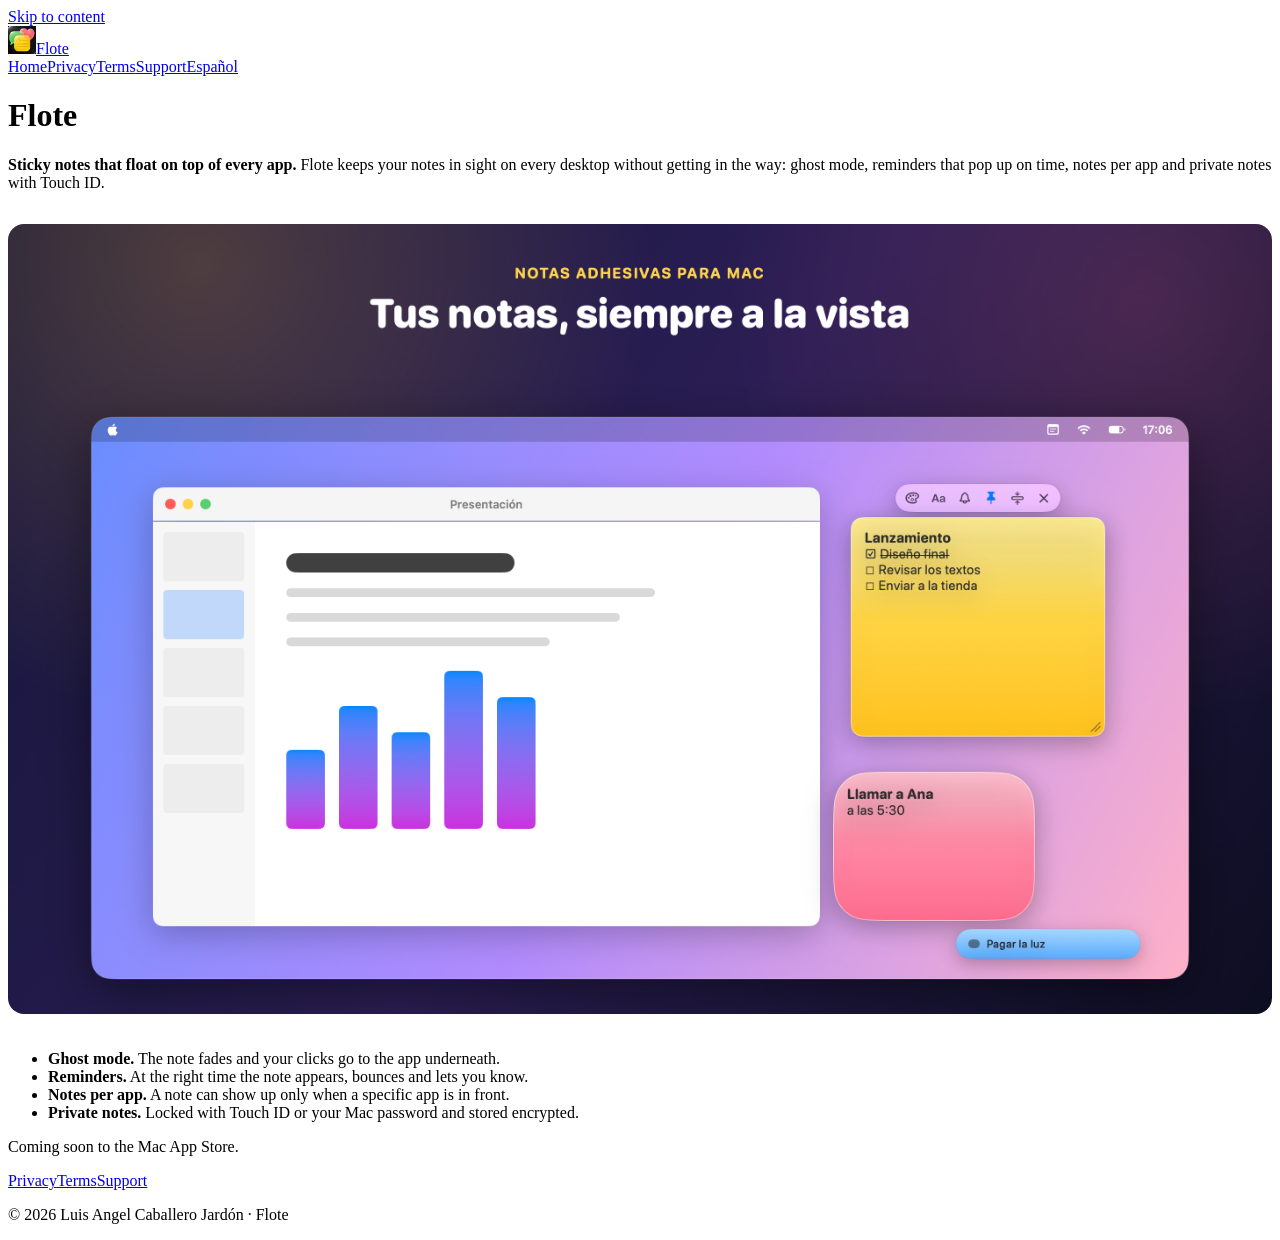
==== index.html @ 092fc321 "Web de Flote: inicio, privacidad, términos y soporte (EN/ES) Co-Authored-By: Claude Opus 5.5 <norepl" ====
<!DOCTYPE html>
<html lang="en">
<head>
  <meta charset="utf-8">
  <meta name="viewport" content="width=device-width, initial-scale=1, viewport-fit=cover">
  <meta name="color-scheme" content="light dark">
  <title>Sticky notes that float on top of every app. · Flote</title>
  <meta name="description" content="Sticky notes that float on top of every app.">
  <link rel="canonical" href="https://llcaballeroll.github.io/Flote_web/index.html">
  <link rel="alternate" hreflang="en" href="https://llcaballeroll.github.io/Flote_web/index.html">
  <link rel="alternate" hreflang="es" href="https://llcaballeroll.github.io/Flote_web/es/index.html">
  <link rel="icon" type="image/png" sizes="32x32" href="assets/img/icon-32.png">
  <link rel="apple-touch-icon" href="assets/img/icon-180.png">
  <link rel="stylesheet" href="css/styles.css">
</head>
<body>
  <a class="skip-link" href="#main">Skip to content</a>
  <header class="nav"><nav class="wrap nav-inner" aria-label="Main">
    <a class="brand" href="index.html"><img src="assets/img/icon-180.png" alt="" width="28" height="28">Flote</a>
    <div class="nav-links"><a href="index.html" aria-current="page">Home</a><a href="privacy.html">Privacy</a><a href="terms.html">Terms</a><a href="support.html">Support</a><a href="es/index.html" hreflang="es" lang="es">Español</a></div>
  </nav></header>
  <main id="main" class="doc"><div class="wrap">
<h1>Flote</h1><p class="lead" style="margin-left:0"><strong>Sticky notes that float on top of every app.</strong> Flote keeps your notes in sight on every desktop without getting in the way: ghost mode, reminders that pop up on time, notes per app and private notes with Touch ID.</p>
<img src="assets/img/shot-es.png" alt="" style="width:100%;border-radius:16px;margin:16px 0">
<ul><li><strong>Ghost mode.</strong> The note fades and your clicks go to the app underneath.</li><li><strong>Reminders.</strong> At the right time the note appears, bounces and lets you know.</li><li><strong>Notes per app.</strong> A note can show up only when a specific app is in front.</li><li><strong>Private notes.</strong> Locked with Touch ID or your Mac password and stored encrypted.</li></ul><p>Coming soon to the Mac App Store.</p>
  </div></main>
  <footer class="footer"><div class="wrap">
    <div class="footer-links"><a href="privacy.html">Privacy</a><a href="terms.html">Terms</a><a href="support.html">Support</a></div>
    <p>© 2026 Luis Angel Caballero Jardón · Flote</p>
  </div></footer>
</body>
</html>
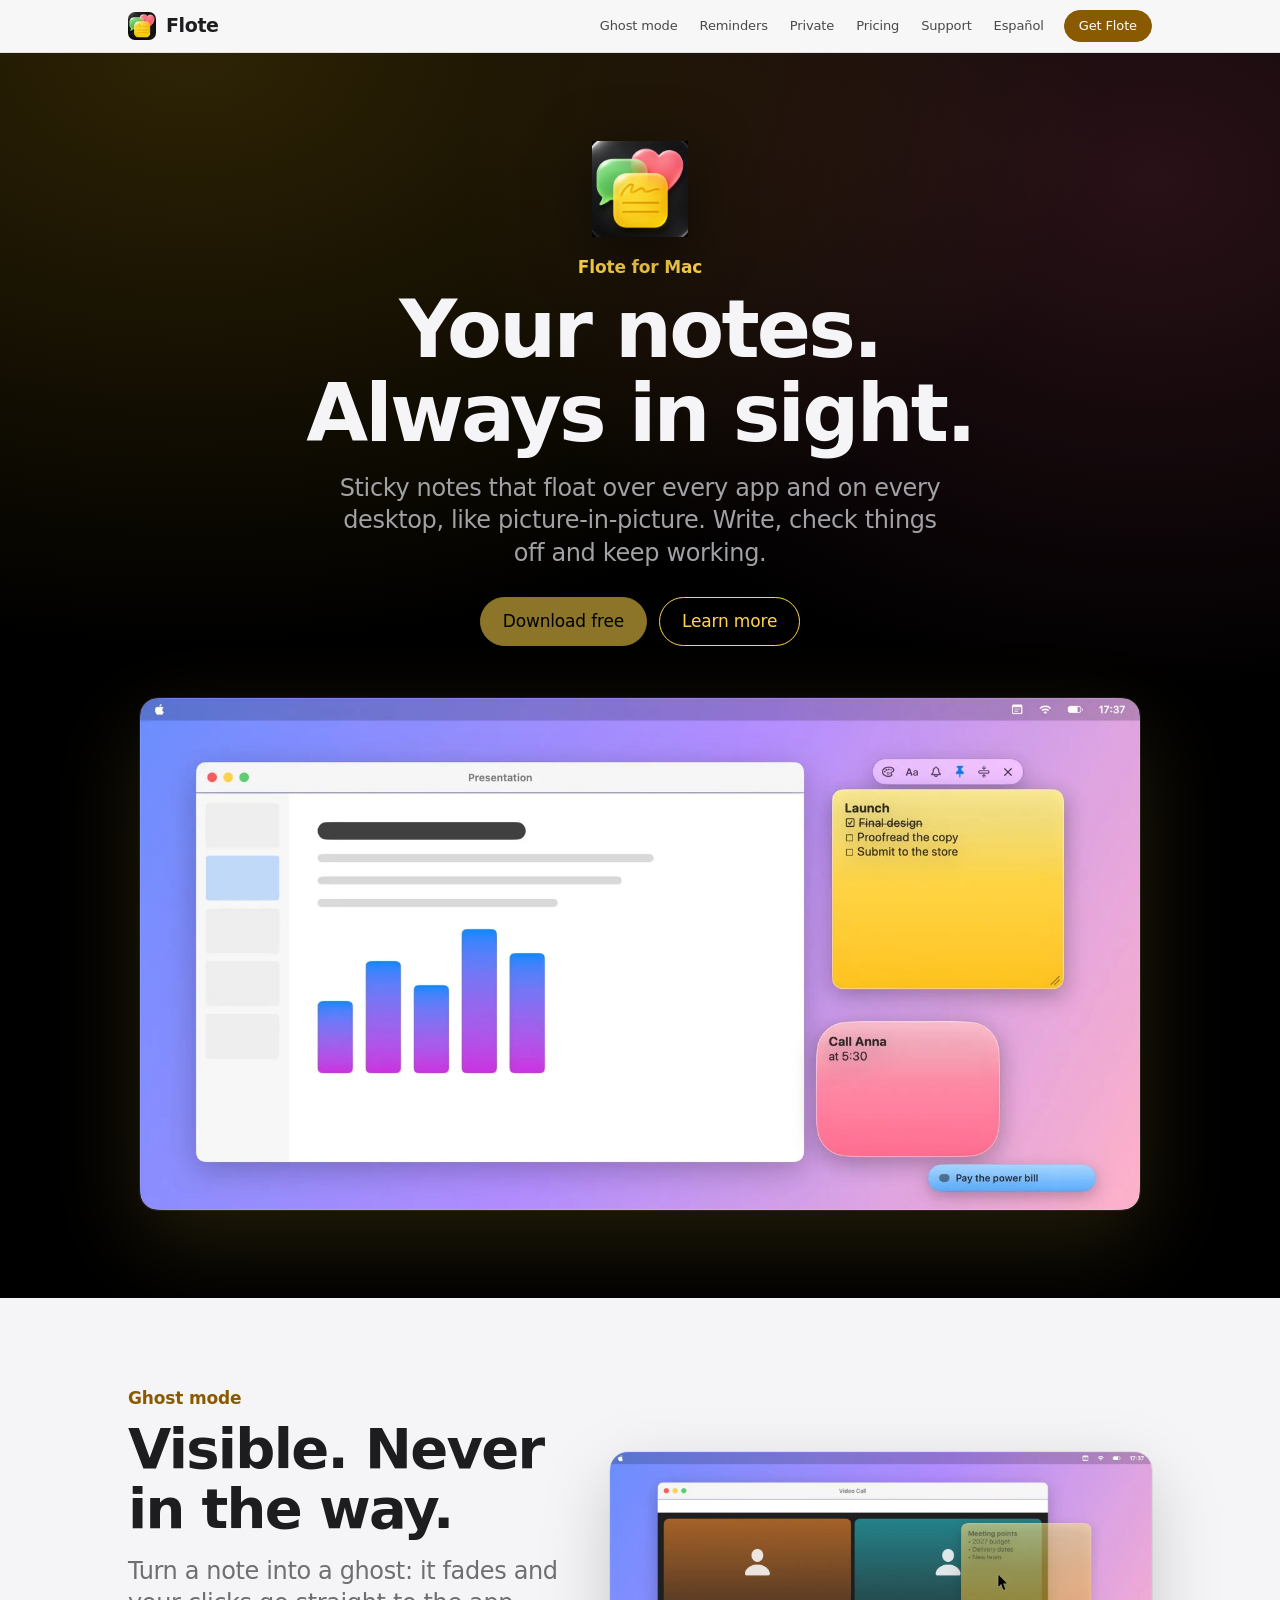
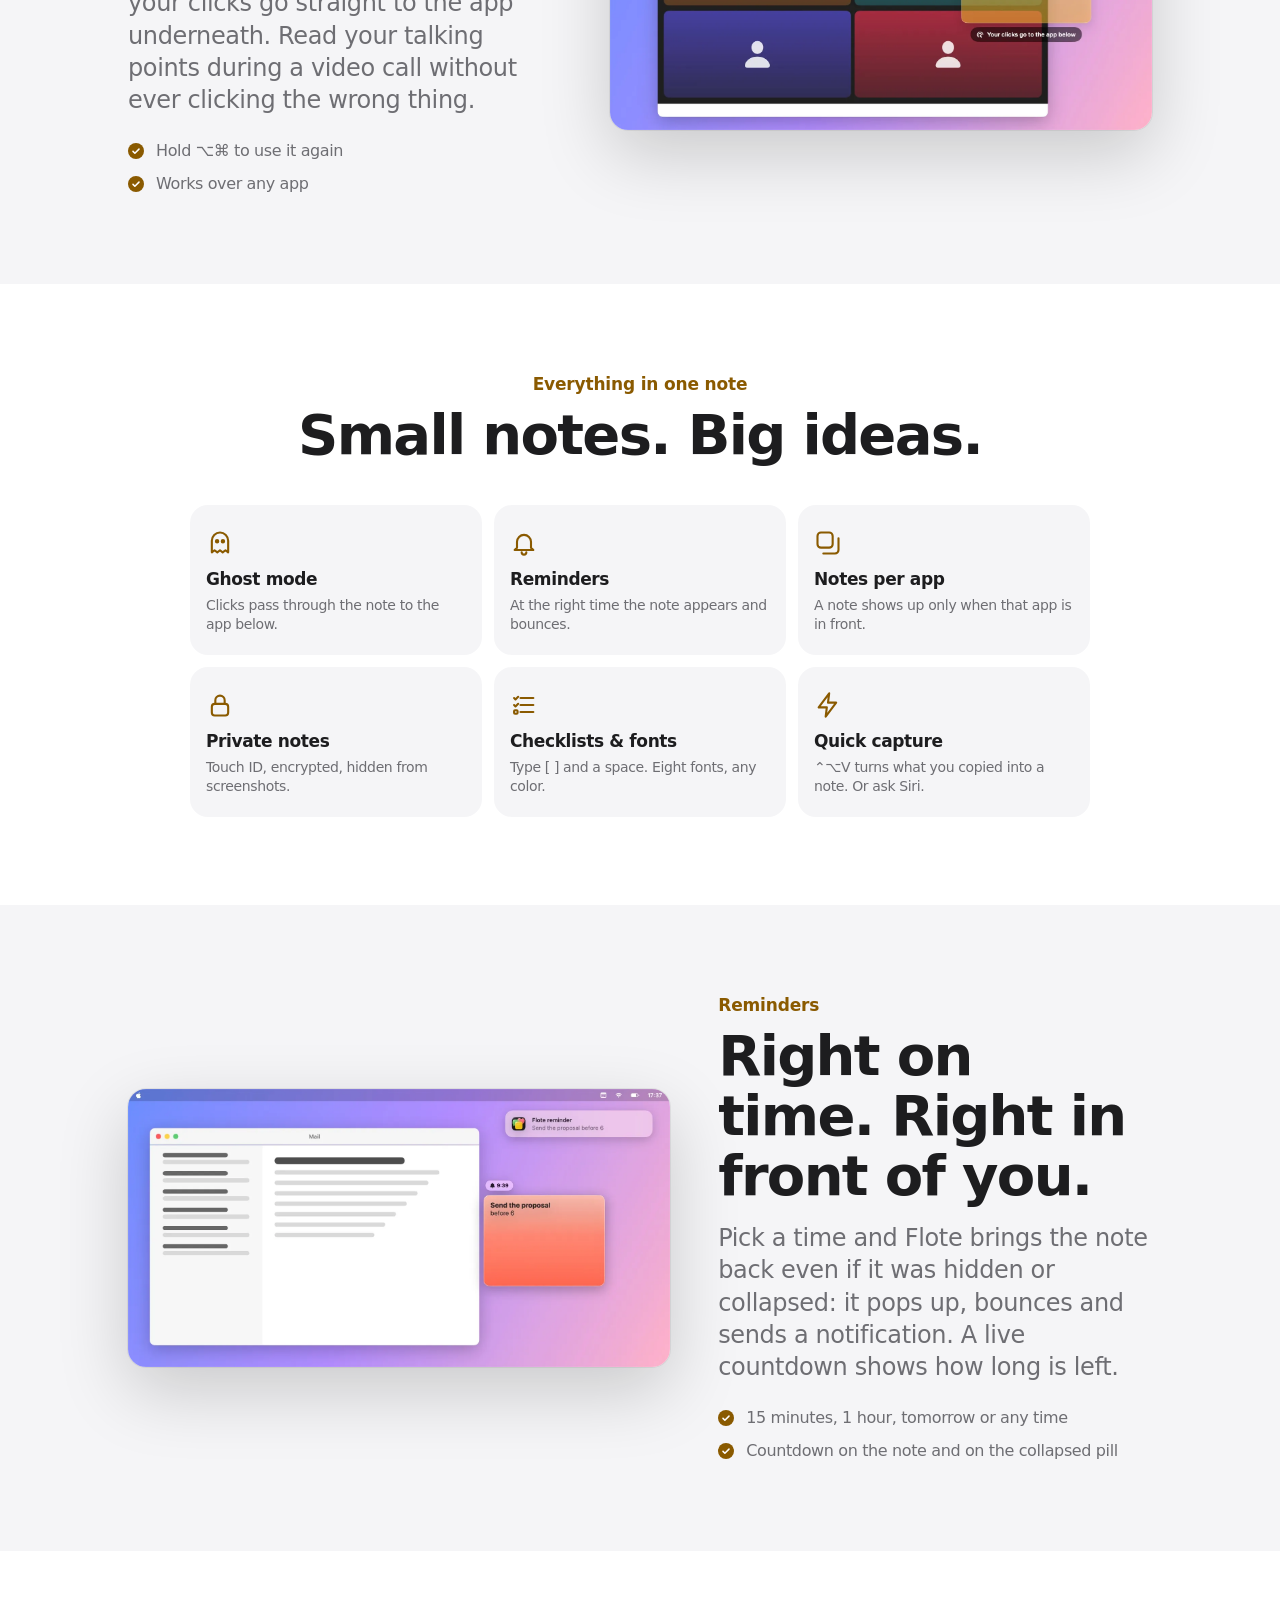
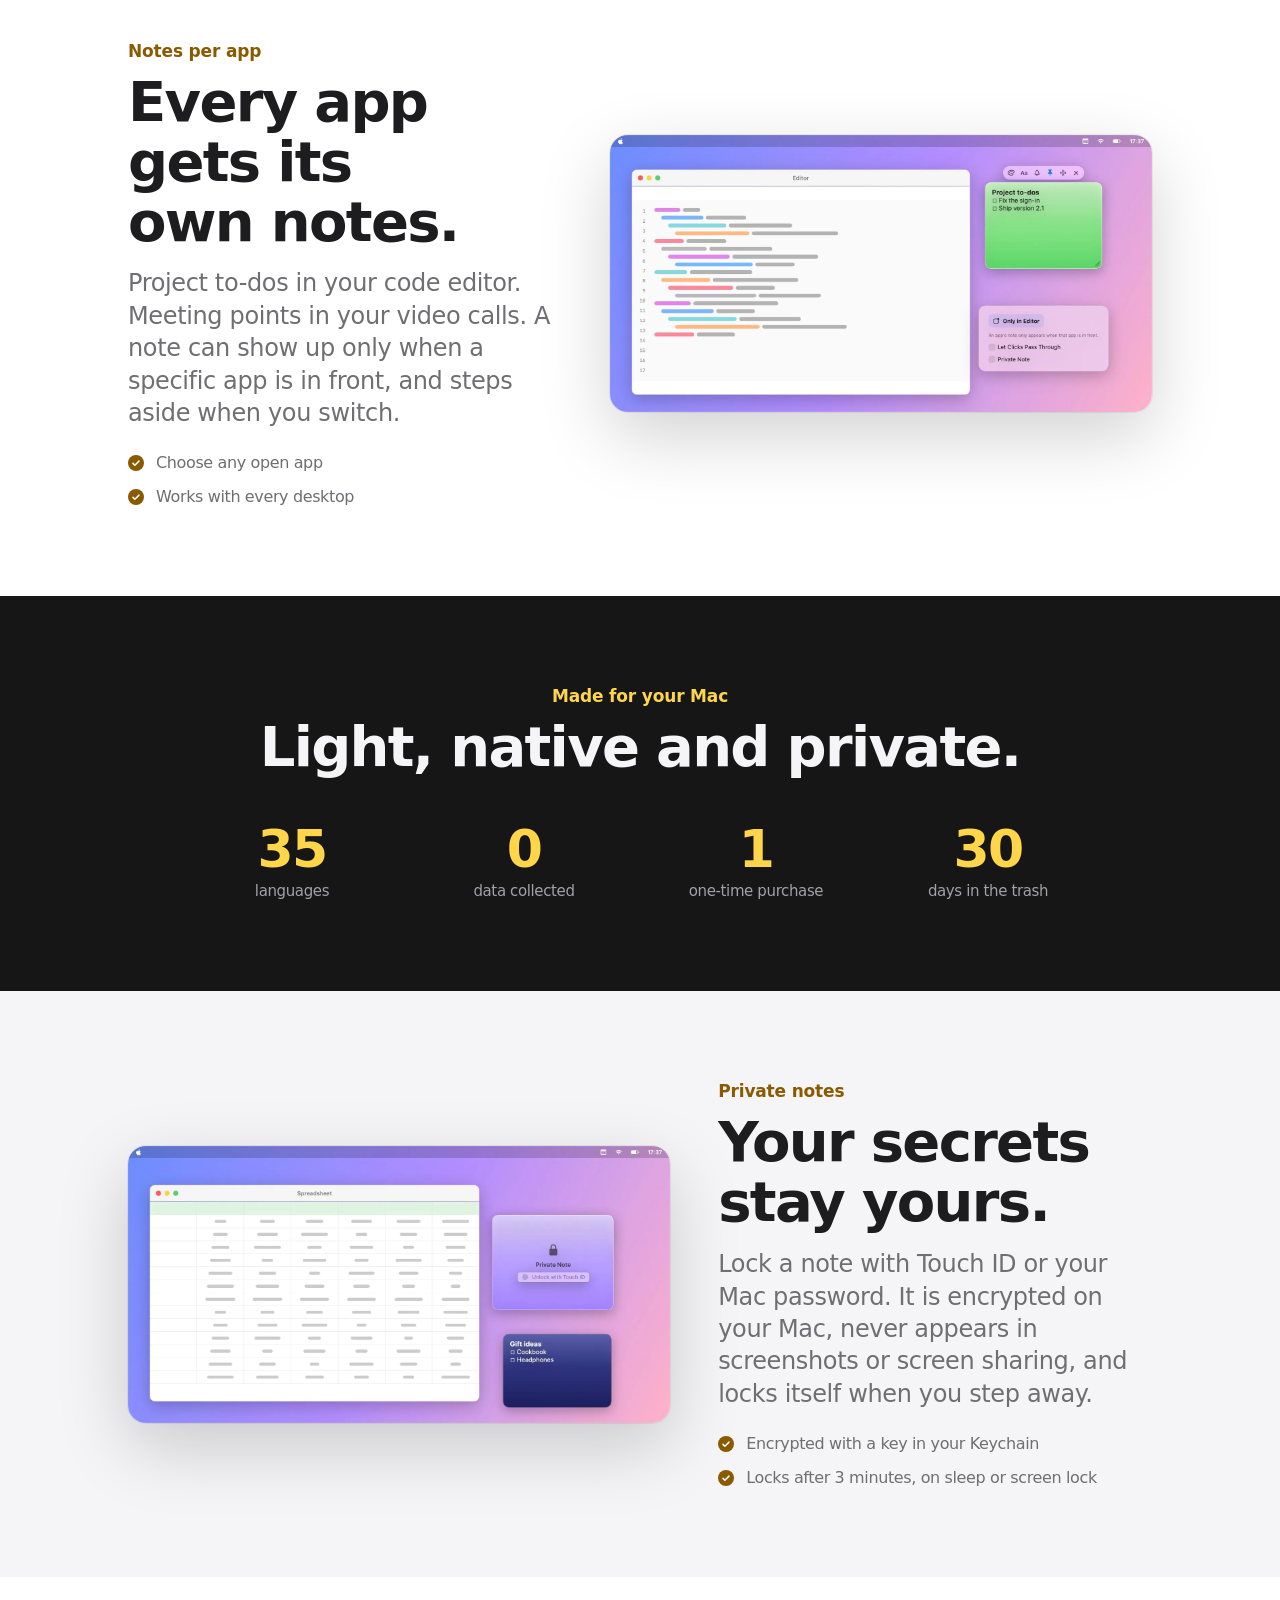
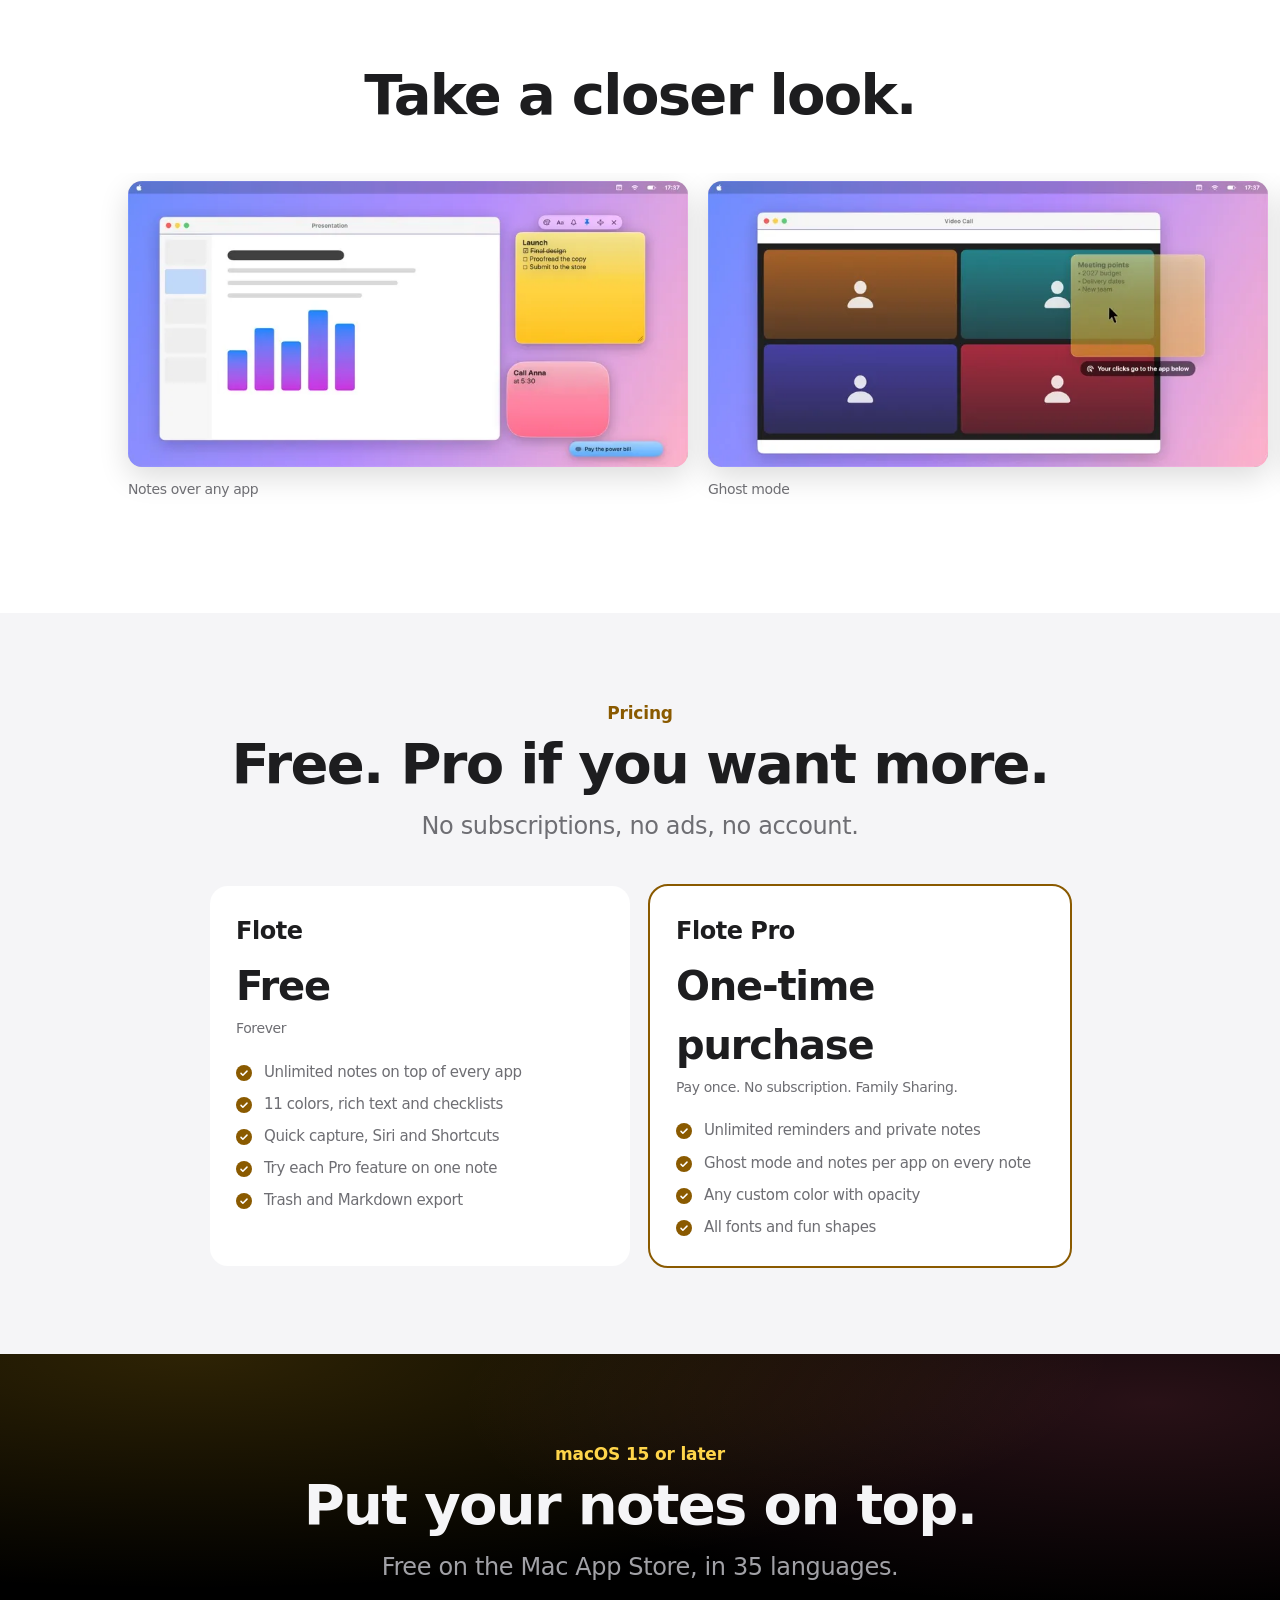
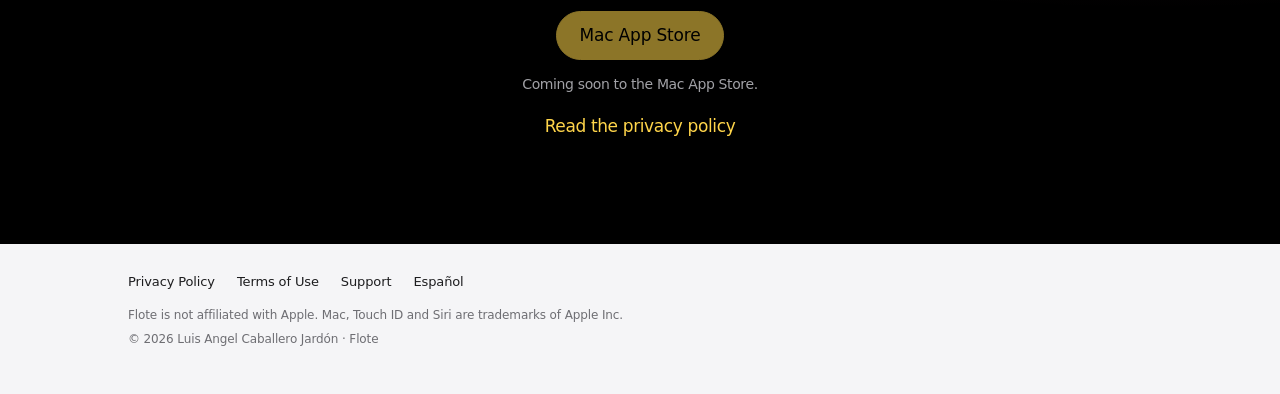
==== commit 58f0084c: "Portada nueva estilo apple.com: secciones, capturas, galería y precios (EN/ES) Co-Authored-By: Claud" ====
--- a/index.html
+++ b/index.html
@@ -4,29 +4,88 @@
   <meta charset="utf-8">
   <meta name="viewport" content="width=device-width, initial-scale=1, viewport-fit=cover">
   <meta name="color-scheme" content="light dark">
-  <title>Sticky notes that float on top of every app. · Flote</title>
-  <meta name="description" content="Sticky notes that float on top of every app.">
-  <link rel="canonical" href="https://llcaballeroll.github.io/Flote_web/index.html">
-  <link rel="alternate" hreflang="en" href="https://llcaballeroll.github.io/Flote_web/index.html">
-  <link rel="alternate" hreflang="es" href="https://llcaballeroll.github.io/Flote_web/es/index.html">
+  <title>Flote · Sticky notes that float on top of every app</title>
+  <meta name="description" content="Sticky notes for Mac that float over every app and desktop: ghost mode, reminders that pop up, notes per app and private notes with Touch ID. Free, with an optional one-time Pro.">
+  <meta name="theme-color" content="#f5f5f7" media="(prefers-color-scheme: light)">
+  <meta name="theme-color" content="#000000" media="(prefers-color-scheme: dark)">
+  <link rel="canonical" href="https://llcaballeroll.github.io/Flote_web/">
+  <link rel="alternate" hreflang="en" href="https://llcaballeroll.github.io/Flote_web/">
+  <link rel="alternate" hreflang="es" href="https://llcaballeroll.github.io/Flote_web/es/">
+  <link rel="alternate" hreflang="x-default" href="https://llcaballeroll.github.io/Flote_web/">
+  <meta property="og:type" content="website">
+  <meta property="og:site_name" content="Flote">
+  <meta property="og:title" content="Flote · Sticky notes that float on top of every app">
+  <meta property="og:description" content="Sticky notes for Mac that float over every app and desktop: ghost mode, reminders that pop up, notes per app and private notes with Touch ID. Free, with an optional one-time Pro.">
+  <meta property="og:url" content="https://llcaballeroll.github.io/Flote_web/">
+  <meta property="og:image" content="https://llcaballeroll.github.io/Flote_web/assets/img/og-image.jpg">
+  <meta property="og:image:width" content="1200">
+  <meta property="og:image:height" content="630">
+  <meta name="twitter:card" content="summary_large_image">
   <link rel="icon" type="image/png" sizes="32x32" href="assets/img/icon-32.png">
+  <link rel="icon" type="image/png" sizes="192x192" href="assets/img/icon-192.png">
   <link rel="apple-touch-icon" href="assets/img/icon-180.png">
   <link rel="stylesheet" href="css/styles.css">
+  <link rel="preload" as="image" href="assets/img/shots/en-1-1600.webp" fetchpriority="high">
+  <script type="application/ld+json">{"@context":"https://schema.org","@type":"SoftwareApplication","name":"Flote","operatingSystem":"macOS 15+","applicationCategory":"ProductivityApplication","offers":{"@type":"Offer","price":"0","priceCurrency":"USD"},"author":{"@type":"Person","name":"Luis Angel Caballero Jardón"},"image":"https://llcaballeroll.github.io/Flote_web/assets/img/icon-512.png"}</script>
+  <script>document.documentElement.classList.add('js');</script>
 </head>
 <body>
   <a class="skip-link" href="#main">Skip to content</a>
   <header class="nav"><nav class="wrap nav-inner" aria-label="Main">
-    <a class="brand" href="index.html"><img src="assets/img/icon-180.png" alt="" width="28" height="28">Flote</a>
-    <div class="nav-links"><a href="index.html" aria-current="page">Home</a><a href="privacy.html">Privacy</a><a href="terms.html">Terms</a><a href="support.html">Support</a><a href="es/index.html" hreflang="es" lang="es">Español</a></div>
+    <a class="brand" href="./"><img src="assets/img/icon-180.png" alt="" width="28" height="28">Flote</a>
+    <div class="nav-links"><a href="#ghost">Ghost mode</a><a href="#reminders">Reminders</a><a href="#private">Private</a><a href="#pricing">Pricing</a><a href="support.html">Support</a><a href="es/" hreflang="es" lang="es">Español</a></div>
+    <a class="btn" href="#get">Get Flote</a>
   </nav></header>
-  <main id="main" class="doc"><div class="wrap">
-<h1>Flote</h1><p class="lead" style="margin-left:0"><strong>Sticky notes that float on top of every app.</strong> Flote keeps your notes in sight on every desktop without getting in the way: ghost mode, reminders that pop up on time, notes per app and private notes with Touch ID.</p>
-<img src="assets/img/shot-es.png" alt="" style="width:100%;border-radius:16px;margin:16px 0">
-<ul><li><strong>Ghost mode.</strong> The note fades and your clicks go to the app underneath.</li><li><strong>Reminders.</strong> At the right time the note appears, bounces and lets you know.</li><li><strong>Notes per app.</strong> A note can show up only when a specific app is in front.</li><li><strong>Private notes.</strong> Locked with Touch ID or your Mac password and stored encrypted.</li></ul><p>Coming soon to the Mac App Store.</p>
-  </div></main>
+  <main id="main">
+    <section class="tile dark hero" aria-labelledby="hero-t"><div class="wrap">
+      <img class="hero-icon reveal" src="assets/img/icon-512.png" alt="" width="96" height="96">
+      <p class="eyebrow">Flote for Mac</p>
+      <h1 id="hero-t" class="display reveal">Your notes.<br>Always in sight.</h1>
+      <p class="lead reveal">Sticky notes that float over every app and on every desktop, like picture-in-picture. Write, check things off and keep working.</p>
+      <div class="btn-row reveal"><a class="btn" data-store="mac" href="#get">Download free</a><a class="btn ghost" href="#features">Learn more</a></div>
+    </div><div class="stage mac reveal"><img class="shot" src="assets/img/shots/en-1-1600.webp" srcset="assets/img/shots/en-1-800.webp 800w, assets/img/shots/en-1-1600.webp 1600w" sizes="(max-width: 820px) 92vw, 1000px" alt="Your notes. Always in sight." width="1600" height="819" fetchpriority="high"></div></section>
+
+    <section id="ghost" class="tile alt" aria-labelledby="ghost-t"><div class="wrap split">
+<div class="copy reveal"><p class="eyebrow">Ghost mode</p><h2 id="ghost-t" class="headline">Visible. Never in the way.</h2><p class="lead">Turn a note into a ghost: it fades and your clicks go straight to the app underneath. Read your talking points during a video call without ever clicking the wrong thing.</p><ul class="checks"><li>Hold ⌥⌘ to use it again</li><li>Works over any app</li></ul></div>
+<div class="reveal"><img class="shot" src="assets/img/shots/en-2-1600.webp" srcset="assets/img/shots/en-2-800.webp 800w, assets/img/shots/en-2-1600.webp 1600w" sizes="(max-width: 820px) 92vw, 1000px" alt="Visible. Never in the way." width="1600" height="819" loading="lazy"></div></div></section>
+
+    <section id="features" class="tile" aria-labelledby="feat-t"><div class="wrap pad-b">
+      <p class="eyebrow">Everything in one note</p><h2 id="feat-t" class="headline reveal">Small notes. Big ideas.</h2>
+      <ul class="uses reveal"><li><span class="ico"><svg viewBox="0 0 24 24" aria-hidden="true"><path d="M12 3a7 7 0 0 0-7 7v10l2.3-1.8L9.7 20 12 18.2 14.3 20l2.4-1.8L19 20V10a7 7 0 0 0-7-7z"/><circle cx="9.5" cy="10.5" r="1"/><circle cx="14.5" cy="10.5" r="1"/></svg></span><strong>Ghost mode</strong><span>Clicks pass through the note to the app below.</span></li><li><span class="ico"><svg viewBox="0 0 24 24" aria-hidden="true"><path d="M6 16V11a6 6 0 1 1 12 0v5l2 2H4z"/><path d="M10 20a2 2 0 0 0 4 0"/></svg></span><strong>Reminders</strong><span>At the right time the note appears and bounces.</span></li><li><span class="ico"><svg viewBox="0 0 24 24" aria-hidden="true"><rect x="3" y="3" width="13" height="13" rx="3"/><path d="M8 21h10a3 3 0 0 0 3-3V8"/></svg></span><strong>Notes per app</strong><span>A note shows up only when that app is in front.</span></li><li><span class="ico"><svg viewBox="0 0 24 24" aria-hidden="true"><rect x="5" y="11" width="14" height="10" rx="2.5"/><path d="M8 11V8a4 4 0 0 1 8 0v3"/></svg></span><strong>Private notes</strong><span>Touch ID, encrypted, hidden from screenshots.</span></li><li><span class="ico"><svg viewBox="0 0 24 24" aria-hidden="true"><path d="M9 6h11M9 12h11M9 18h11"/><path d="m3.5 6 1.2 1.2L7 5M3.5 12l1.2 1.2L7 11"/><rect x="3.5" y="16.5" width="3" height="3" rx=".8"/></svg></span><strong>Checklists & fonts</strong><span>Type [ ] and a space. Eight fonts, any color.</span></li><li><span class="ico"><svg viewBox="0 0 24 24" aria-hidden="true"><path d="M13 2 4 14h7l-1 8 9-12h-7z"/></svg></span><strong>Quick capture</strong><span>⌃⌥V turns what you copied into a note. Or ask Siri.</span></li></ul></div><div style="height:88px"></div></section>
+
+    <section id="reminders" class="tile alt" aria-labelledby="reminders-t"><div class="wrap split flip">
+<div class="copy reveal"><p class="eyebrow">Reminders</p><h2 id="reminders-t" class="headline">Right on time. Right in front of you.</h2><p class="lead">Pick a time and Flote brings the note back even if it was hidden or collapsed: it pops up, bounces and sends a notification. A live countdown shows how long is left.</p><ul class="checks"><li>15 minutes, 1 hour, tomorrow or any time</li><li>Countdown on the note and on the collapsed pill</li></ul></div>
+<div class="reveal"><img class="shot" src="assets/img/shots/en-3-1600.webp" srcset="assets/img/shots/en-3-800.webp 800w, assets/img/shots/en-3-1600.webp 1600w" sizes="(max-width: 820px) 92vw, 1000px" alt="Right on time. Right in front of you." width="1600" height="819" loading="lazy"></div></div></section>
+    <section id="perapp" class="tile" aria-labelledby="perapp-t"><div class="wrap split">
+<div class="copy reveal"><p class="eyebrow">Notes per app</p><h2 id="perapp-t" class="headline">Every app gets its own notes.</h2><p class="lead">Project to-dos in your code editor. Meeting points in your video calls. A note can show up only when a specific app is in front, and steps aside when you switch.</p><ul class="checks"><li>Choose any open app</li><li>Works with every desktop</li></ul></div>
+<div class="reveal"><img class="shot" src="assets/img/shots/en-4-1600.webp" srcset="assets/img/shots/en-4-800.webp 800w, assets/img/shots/en-4-1600.webp 1600w" sizes="(max-width: 820px) 92vw, 1000px" alt="Every app gets its own notes." width="1600" height="819" loading="lazy"></div></div></section>
+
+    <section class="tile dark tile-2" aria-labelledby="facts-t"><div class="wrap pad-b">
+      <p class="eyebrow">Made for your Mac</p><h2 id="facts-t" class="headline reveal">Light, native and private.</h2>
+      <div class="facts reveal"><div><b>35</b><span>languages</span></div><div><b>0</b><span>data collected</span></div><div><b>1</b><span>one-time purchase</span></div><div><b>30</b><span>days in the trash</span></div></div></div><div style="height:88px"></div></section>
+
+    <section id="private" class="tile alt" aria-labelledby="private-t"><div class="wrap split flip">
+<div class="copy reveal"><p class="eyebrow">Private notes</p><h2 id="private-t" class="headline">Your secrets stay yours.</h2><p class="lead">Lock a note with Touch ID or your Mac password. It is encrypted on your Mac, never appears in screenshots or screen sharing, and locks itself when you step away.</p><ul class="checks"><li>Encrypted with a key in your Keychain</li><li>Locks after 3 minutes, on sleep or screen lock</li></ul></div>
+<div class="reveal"><img class="shot" src="assets/img/shots/en-5-1600.webp" srcset="assets/img/shots/en-5-800.webp 800w, assets/img/shots/en-5-1600.webp 1600w" sizes="(max-width: 820px) 92vw, 1000px" alt="Your secrets stay yours." width="1600" height="819" loading="lazy"></div></div></section>
+
+    <section class="tile" aria-labelledby="gal-t"><div class="wrap"><h2 id="gal-t" class="headline">Take a closer look.</h2></div>
+      <div class="gallery"><div class="gallery-track" tabindex="0" role="group" aria-label="Take a closer look."><figure class="wide"><img src="assets/img/shots/en-1-800.webp" alt="" width="800" height="410" loading="lazy"><figcaption>Notes over any app</figcaption></figure><figure class="wide"><img src="assets/img/shots/en-2-800.webp" alt="" width="800" height="410" loading="lazy"><figcaption>Ghost mode</figcaption></figure><figure class="wide"><img src="assets/img/shots/en-3-800.webp" alt="" width="800" height="410" loading="lazy"><figcaption>Reminders that pop up</figcaption></figure><figure class="wide"><img src="assets/img/shots/en-4-800.webp" alt="" width="800" height="410" loading="lazy"><figcaption>Notes per app</figcaption></figure><figure class="wide"><img src="assets/img/shots/en-5-800.webp" alt="" width="800" height="410" loading="lazy"><figcaption>Private notes</figcaption></figure><figure class="wide"><img src="assets/img/shots/en-6-800.webp" alt="" width="800" height="410" loading="lazy"><figcaption>Checklists and fonts</figcaption></figure><figure class="wide"><img src="assets/img/shots/en-7-800.webp" alt="" width="800" height="410" loading="lazy"><figcaption>Vivid colors</figcaption></figure><figure class="wide"><img src="assets/img/shots/en-8-800.webp" alt="" width="800" height="410" loading="lazy"><figcaption>Quick capture and Siri</figcaption></figure></div></div></section>
+
+    <section id="pricing" class="tile alt" aria-labelledby="price-t"><div class="wrap">
+      <p class="eyebrow">Pricing</p><h2 id="price-t" class="headline reveal">Free. Pro if you want more.</h2><p class="lead reveal">No subscriptions, no ads, no account.</p>
+      <div class="plans reveal"><article class="plan"><h3>Flote</h3><p class="price">Free</p><p class="note">Forever</p><ul class="checks"><li>Unlimited notes on top of every app</li><li>11 colors, rich text and checklists</li><li>Quick capture, Siri and Shortcuts</li><li>Try each Pro feature on one note</li><li>Trash and Markdown export</li></ul></article><article class="plan pro"><h3>Flote Pro</h3><p class="price">One-time purchase</p><p class="note">Pay once. No subscription. Family Sharing.</p><ul class="checks"><li>Unlimited reminders and private notes</li><li>Ghost mode and notes per app on every note</li><li>Any custom color with opacity</li><li>All fonts and fun shapes</li></ul></article></div></div></section>
+
+    <section id="get" class="tile dark hero" aria-labelledby="get-t"><div class="wrap">
+      <p class="eyebrow">macOS 15 or later</p><h2 id="get-t" class="headline reveal">Put your notes on top.</h2><p class="lead reveal">Free on the Mac App Store, in 35 languages.</p>
+      <div class="btn-row reveal"><a class="btn" data-store="mac" href="#get">Mac App Store</a></div>
+      <p class="soon" data-soon>Coming soon to the Mac App Store.</p>
+      <p style="margin-top:20px;padding-bottom:88px"><a href="privacy.html">Read the privacy policy</a></p></div></section>
+  </main>
   <footer class="footer"><div class="wrap">
-    <div class="footer-links"><a href="privacy.html">Privacy</a><a href="terms.html">Terms</a><a href="support.html">Support</a></div>
+    <div class="footer-links"><a href="privacy.html">Privacy Policy</a><a href="terms.html">Terms of Use</a><a href="support.html">Support</a><a href="es/" hreflang="es">Español</a></div>
+    <p>Flote is not affiliated with Apple. Mac, Touch ID and Siri are trademarks of Apple Inc.</p>
     <p>© 2026 Luis Angel Caballero Jardón · Flote</p>
   </div></footer>
+  <script src="js/site.js" defer></script>
 </body>
 </html>
--- a/css/styles.css
+++ b/css/styles.css
@@ -0,0 +1,275 @@
+/* Speed Test — Versa · sitio web
+   Chasis inspirado en apple.com: mosaicos a todo lo ancho que alternan claro y oscuro,
+   tipografía del sistema (SF Pro en Apple) con tracking negativo en titulares,
+   un solo color de acción (el turquesa de la app) y la app como "producto". */
+
+:root {
+  color-scheme: light dark;
+
+  /* Tonos crudos */
+  --white: #ffffff;
+  --parchment: #f5f5f7;
+  --ink: #1d1d1f;
+  --ink-muted: #6e6e73;      /* 4.9:1 sobre blanco */
+  --hairline: #d2d2d7;
+  --black: #000000;
+  --tile: #161617;
+  --tile-2: #1d1d1f;
+  --on-dark: #f5f5f7;
+  --on-dark-muted: #a1a1a6;  /* 7.6:1 sobre negro */
+  --teal-light: #00705f;     /* 6.0:1 sobre blanco, 5.5:1 sobre parchment */
+  --teal-dark: #34e0c8;      /* 12:1 sobre negro */
+
+  /* Superficies de la página (cambian con el tema del sistema) */
+  --bg: var(--white);
+  --bg-alt: var(--parchment);
+  --text: var(--ink);
+  --text-muted: var(--ink-muted);
+  --accent: var(--teal-light);
+  --line: var(--hairline);
+  --nav-bg: rgb(245 245 247 / 0.8);
+
+  @media (prefers-color-scheme: dark) {
+    --bg: var(--black);
+    --bg-alt: var(--tile);
+    --text: var(--on-dark);
+    --text-muted: var(--on-dark-muted);
+    --accent: var(--teal-dark);
+    --line: #424245;
+    --nav-bg: rgb(22 22 23 / 0.8);
+  }
+
+  --font: system-ui, -apple-system, BlinkMacSystemFont, "SF Pro Text", "Segoe UI", Inter, Roboto, sans-serif;
+  --radius-card: 18px;
+  --wrap: 1024px;
+
+  accent-color: var(--accent);
+  scrollbar-color: color-mix(in srgb, var(--text) 40%, transparent) transparent;
+}
+
+*, *::before, *::after { box-sizing: border-box; }
+
+html {
+  -webkit-text-size-adjust: 100%;
+  text-size-adjust: 100%;
+}
+
+body {
+  margin: 0;
+  font-family: var(--font);
+  font-size: 17px;
+  line-height: 1.47;
+  letter-spacing: -0.022em;
+  background: var(--bg);
+  color: var(--text);
+  -webkit-font-smoothing: antialiased;
+}
+
+img { max-width: 100%; height: auto; display: block; }
+a { color: var(--accent); text-decoration: none; }
+a:hover { text-decoration: underline; }
+:focus-visible { outline: 2px solid var(--accent); outline-offset: 3px; border-radius: 6px; }
+
+.skip-link {
+  position: absolute; left: 12px; top: -60px; z-index: 100;
+  background: var(--text); color: var(--bg); padding: 10px 16px; border-radius: 8px;
+}
+.skip-link:focus { top: 12px; }
+
+.visually-hidden {
+  position: absolute !important; width: 1px; height: 1px; overflow: hidden;
+  clip-path: inset(50%); white-space: nowrap;
+}
+
+.wrap { width: min(100% - 32px, var(--wrap)); margin-inline: auto; }
+
+/* ---------- Navegación: barra delgada con vidrio ---------- */
+.nav {
+  position: sticky; top: 0; z-index: 50;
+  background: var(--nav-bg);
+  backdrop-filter: saturate(180%) blur(20px);
+  -webkit-backdrop-filter: saturate(180%) blur(20px);
+  border-bottom: 1px solid color-mix(in srgb, var(--text) 10%, transparent);
+}
+.nav-inner { display: flex; align-items: center; gap: 20px; height: 52px; }
+.brand { display: flex; align-items: center; gap: 10px; color: var(--text); font-weight: 600; font-size: 19px; letter-spacing: -0.02em; }
+.brand:hover { text-decoration: none; }
+.brand img { width: 28px; height: 28px; border-radius: 7px; }
+.nav-links { display: flex; gap: 22px; margin-left: auto; font-size: 13px; letter-spacing: -0.01em; }
+.nav-links a { color: var(--text); opacity: 0.8; }
+.nav-links a:hover { opacity: 1; text-decoration: none; }
+.nav-links a[aria-current="page"] { opacity: 1; font-weight: 600; }
+.nav .btn { padding: 5px 14px; font-size: 13px; }
+@media (max-width: 700px) {
+  .nav-links { display: none; }
+  .nav .btn { margin-left: auto; }
+}
+
+/* ---------- Botones: píldora de acción ---------- */
+.btn {
+  display: inline-flex; align-items: center; justify-content: center; gap: 8px;
+  min-height: 44px; padding: 11px 22px; border-radius: 980px;
+  background: var(--accent); color: var(--bg);
+  font-size: 17px; font-weight: 400; letter-spacing: -0.01em;
+  border: 1px solid var(--accent);
+  transition: transform 0.15s ease, background-color 0.2s ease, color 0.2s ease;
+  touch-action: manipulation;
+}
+.btn:hover { text-decoration: none; }
+.btn:active { transform: scale(0.97); }
+.btn.ghost { background: transparent; color: var(--accent); }
+.btn.ghost:hover { background: var(--accent); color: var(--bg); }
+.btn svg { width: 18px; height: 18px; flex: none; fill: currentColor; }
+.btn[aria-disabled="true"] { opacity: 0.55; pointer-events: none; }
+.nav .btn { min-height: 28px; }
+
+.btn-row { display: flex; flex-wrap: wrap; gap: 12px; justify-content: center; margin-top: 28px; }
+.soon { margin-top: 14px; font-size: 14px; color: var(--text-muted); }
+
+/* ---------- Mosaicos ---------- */
+.tile { padding: 88px 0 0; overflow: hidden; text-align: center; }
+.tile.alt { background: var(--bg-alt); }
+.tile.dark { background: var(--black); color: var(--on-dark); --text-muted: var(--on-dark-muted); --accent: var(--teal-dark); --bg: var(--black); color-scheme: dark; }
+.tile.dark.tile-2 { background: var(--tile); --bg: var(--tile); }
+
+.eyebrow { font-size: 17px; font-weight: 600; color: var(--accent); margin: 0 0 8px; letter-spacing: -0.01em; }
+h1, h2, h3 { margin: 0; font-weight: 600; text-wrap: balance; }
+.display { font-size: clamp(40px, 7vw, 80px); line-height: 1.05; letter-spacing: -0.035em; }
+.headline { font-size: clamp(32px, 5vw, 56px); line-height: 1.07; letter-spacing: -0.03em; }
+.lead { font-size: clamp(19px, 2.4vw, 24px); line-height: 1.35; color: var(--text-muted); margin: 16px auto 0; max-width: 40ch; text-wrap: pretty; letter-spacing: -0.015em; }
+
+/* La app es el "producto": captura con esquinas de pantalla y la única sombra del sistema */
+.screen {
+  border-radius: clamp(22px, 4.2vw, 46px);
+  box-shadow: rgb(0 0 0 / 0.22) 3px 5px 30px 0;
+  border: 1px solid color-mix(in srgb, var(--text) 12%, transparent);
+}
+.tile.dark .screen { box-shadow: 0 0 0 1px rgb(255 255 255 / 0.08), 0 30px 80px rgb(52 224 200 / 0.12); }
+
+.stage { margin: 56px auto 0; display: flex; justify-content: center; align-items: flex-end; gap: clamp(12px, 3vw, 36px); }
+.stage .screen { width: min(36vw, 330px); }
+.stage .screen.side { width: min(28vw, 270px); margin-bottom: 40px; }
+.stage.crop { max-height: 620px; overflow: hidden; align-items: flex-start; mask-image: linear-gradient(#000 82%, transparent); -webkit-mask-image: linear-gradient(#000 82%, transparent); }
+@media (max-width: 640px) {
+  .stage .screen.side { display: none; }
+  .stage .screen { width: min(78vw, 330px); }
+}
+
+/* Lista de usos con íconos */
+.uses { list-style: none; padding: 0; margin: 40px auto 0; display: grid; grid-template-columns: repeat(auto-fit, minmax(150px, 1fr)); gap: 12px; max-width: 900px; }
+.uses li { background: var(--bg); border-radius: var(--radius-card); padding: 20px 16px; text-align: left; }
+.tile:not(.alt) .uses li { background: var(--bg-alt); }
+.uses strong { display: block; font-size: 17px; }
+.uses span { font-size: 14px; color: var(--text-muted); line-height: 1.4; display: block; margin-top: 4px; }
+.uses .ico { font-size: 0; width: 28px; height: 28px; margin-bottom: 10px; color: var(--accent); }
+.uses .ico svg { width: 28px; height: 28px; fill: none; stroke: currentColor; stroke-width: 1.8; stroke-linecap: round; stroke-linejoin: round; }
+
+/* Pasos de comparar */
+.steps { counter-reset: s; list-style: none; padding: 0; margin: 36px auto 0; display: grid; grid-template-columns: repeat(auto-fit, minmax(220px, 1fr)); gap: 24px; max-width: 900px; text-align: left; }
+.steps li { counter-increment: s; }
+.steps li::before { content: counter(s); display: grid; place-items: center; width: 32px; height: 32px; border-radius: 50%; background: var(--accent); color: var(--bg); font-weight: 600; font-size: 15px; margin-bottom: 10px; }
+.steps strong { display: block; }
+.steps span { color: var(--text-muted); font-size: 15px; }
+
+/* Cifras */
+.facts { display: grid; grid-template-columns: repeat(auto-fit, minmax(160px, 1fr)); gap: 28px; max-width: 900px; margin: 44px auto 0; }
+.facts b { display: block; font-size: clamp(36px, 5vw, 52px); font-weight: 600; letter-spacing: -0.03em; line-height: 1.1; color: var(--accent); }
+.facts span { color: var(--text-muted); font-size: 15px; }
+
+/* Galería deslizable (scroll nativo con imán) */
+.gallery { margin-top: 48px; padding-bottom: 88px; }
+.gallery-track {
+  display: flex; gap: 20px; overflow-x: auto; padding: 8px max(16px, (100vw - var(--wrap)) / 2) 24px;
+  scroll-snap-type: x mandatory; scroll-padding-inline: max(16px, (100vw - var(--wrap)) / 2);
+  overscroll-behavior-x: contain; scrollbar-width: thin;
+}
+.gallery-track:focus-visible { outline-offset: -4px; }
+.gallery-track figure { margin: 0; flex: 0 0 auto; width: min(62vw, 260px); scroll-snap-align: start; }
+.gallery-track figcaption { font-size: 14px; color: var(--text-muted); margin-top: 12px; text-align: left; }
+@media (prefers-reduced-motion: no-preference) { .gallery-track { scroll-behavior: smooth; } }
+
+/* Plataformas */
+.devices { display: grid; grid-template-columns: repeat(auto-fit, minmax(240px, 1fr)); gap: 20px; max-width: 980px; margin: 44px auto 0; padding-bottom: 88px; }
+.device { background: var(--bg); border-radius: var(--radius-card); padding: 28px 24px 0; overflow: hidden; display: flex; flex-direction: column; text-align: left; }
+.tile:not(.alt) .device { background: var(--bg-alt); }
+.device h3 { font-size: 24px; letter-spacing: -0.02em; }
+.device p { margin: 6px 0 20px; color: var(--text-muted); font-size: 15px; }
+.device img { margin-top: auto; border-radius: 14px 14px 0 0; box-shadow: rgb(0 0 0 / 0.16) 0 4px 24px; }
+
+.tile > .wrap > .pad-b { padding-bottom: 88px; }
+.privacy-points { list-style: none; padding: 0; margin: 36px auto 0; max-width: 760px; display: grid; gap: 14px; text-align: left; }
+.privacy-points li { padding: 18px 20px; border-radius: var(--radius-card); background: var(--bg-alt); }
+.tile.alt .privacy-points li { background: var(--bg); }
+
+/* Aparición suave: el estado final es el visible; solo se anima si el usuario lo permite */
+@media (prefers-reduced-motion: no-preference) {
+  .js .reveal { opacity: 0; translate: 0 24px; transition: opacity 0.7s ease, translate 0.7s cubic-bezier(.2,.7,.2,1); }
+  .js .reveal.visible { opacity: 1; translate: 0 0; }
+}
+
+/* ---------- Páginas de texto (legal / soporte) ---------- */
+.doc { padding: 64px 0 88px; }
+.doc .wrap { max-width: 760px; }
+.doc h1 { font-size: clamp(36px, 5vw, 48px); letter-spacing: -0.03em; line-height: 1.08; }
+.doc .updated { color: var(--text-muted); font-size: 14px; margin-top: 10px; }
+.doc h2 { font-size: 24px; letter-spacing: -0.02em; margin: 44px 0 10px; scroll-margin-top: 72px; }
+.doc h3 { font-size: 19px; margin: 24px 0 6px; }
+.doc p, .doc li { color: var(--text); }
+.doc ul { padding-left: 1.2em; }
+.doc li { margin: 6px 0; }
+.summary { background: var(--bg-alt); border-radius: var(--radius-card); padding: 22px 24px; margin-top: 32px; }
+.summary h2 { margin-top: 0; font-size: 19px; }
+.summary ul { margin: 0; }
+.toc { margin-top: 24px; font-size: 15px; columns: 2 220px; }
+.toc ol { margin: 0; padding-left: 1.2em; }
+.table-scroll { overflow-x: auto; margin: 16px 0; }
+table { border-collapse: collapse; width: 100%; font-size: 15px; min-width: 560px; }
+th, td { text-align: left; vertical-align: top; padding: 10px 12px; border-bottom: 1px solid var(--line); }
+th { font-weight: 600; }
+details { border-bottom: 1px solid var(--line); padding: 14px 0; }
+summary { cursor: pointer; font-weight: 600; font-size: 17px; }
+details p { margin: 10px 0 0; color: var(--text-muted); }
+
+/* ---------- Pie ---------- */
+.footer { background: var(--bg-alt); color: var(--text-muted); font-size: 12px; padding: 28px 0 40px; letter-spacing: -0.01em; }
+.tile.alt + .footer { border-top: 1px solid var(--line); }
+.footer-links { display: flex; flex-wrap: wrap; gap: 8px 22px; margin-bottom: 14px; }
+.footer-links a { color: var(--text); font-size: 13px; }
+.footer p { margin: 6px 0; line-height: 1.5; }
+
+/* ===== Flote: acento amarillo del ícono (contraste AA) y capturas horizontales de Mac ===== */
+:root { --teal-light: #8a5a00; --teal-dark: #ffd54a; }
+.tile.dark .screen, .tile.dark .shot { box-shadow: 0 0 0 1px rgb(255 255 255 / 0.08), 0 30px 90px rgb(255 213 74 / 0.14); }
+.shot { display: block; width: min(100%, 1000px); height: auto; margin: 0 auto; border-radius: 18px;
+  box-shadow: 0 0 0 1px rgb(0 0 0 / 0.06), 0 24px 70px rgb(0 0 0 / 0.18); }
+.stage.mac { display: block; padding: 0 16px 88px; margin-top: 52px; }
+.stage.mac .shot { max-width: 1000px; }
+.tile.hero { background: radial-gradient(120% 80% at 15% 0%, rgb(255 194 26 / 0.18), transparent 60%),
+  radial-gradient(90% 70% at 90% 10%, rgb(255 107 143 / 0.16), transparent 60%), var(--black); }
+.hero-icon { width: 96px; height: 96px; margin: 0 auto 18px; display: block; filter: drop-shadow(0 14px 30px rgb(0 0 0 / 0.5)); }
+.split { display: grid; grid-template-columns: 1fr 1.25fr; gap: 48px; align-items: center; text-align: left; padding-bottom: 88px; }
+.split.flip { grid-template-columns: 1.25fr 1fr; }
+.split.flip .copy { order: 2; }
+.split .lead { margin-left: 0; }
+.split .shot { width: 100%; }
+@media (max-width: 820px) { .split, .split.flip { grid-template-columns: 1fr; text-align: center; } .split.flip .copy { order: 0; } .split .lead { margin-inline: auto; } }
+.checks { list-style: none; padding: 0; margin: 22px 0 0; display: grid; gap: 10px; }
+.checks li { padding-left: 28px; position: relative; color: var(--text-muted); font-size: 16px; }
+.checks li::before { content: ""; position: absolute; left: 0; top: 4px; width: 16px; height: 16px; border-radius: 50%;
+  background: var(--accent) url("data:image/svg+xml,%3Csvg xmlns='http://www.w3.org/2000/svg' viewBox='0 0 16 16'%3E%3Cpath d='M4 8.5l2.5 2.5L12 5.5' fill='none' stroke='white' stroke-width='2' stroke-linecap='round' stroke-linejoin='round'/%3E%3C/svg%3E") center/12px no-repeat; }
+.tile.dark .checks li::before { background-color: var(--accent); filter: none; }
+@media (max-width: 820px) { .checks { text-align: left; max-width: 420px; margin-inline: auto; } }
+.gallery-track figure.wide { width: min(84vw, 560px); }
+.gallery-track figure.wide img { width: 100%; height: auto; border-radius: 14px; box-shadow: 0 10px 30px rgb(0 0 0 / 0.14); }
+.plans { display: grid; grid-template-columns: repeat(auto-fit, minmax(260px, 1fr)); gap: 20px; max-width: 860px; margin: 44px auto 0; padding-bottom: 88px; text-align: left; }
+.plan { background: var(--bg-alt); border-radius: var(--radius-card); padding: 28px 26px; }
+.tile.alt .plan { background: var(--bg); }
+.plan.pro { outline: 2px solid var(--accent); }
+.plan h3 { font-size: 24px; letter-spacing: -0.02em; margin: 0; }
+.plan .price { font-size: 40px; font-weight: 600; letter-spacing: -0.03em; margin: 8px 0 2px; }
+.plan .note { color: var(--text-muted); font-size: 14px; margin: 0 0 14px; }
+.plan .checks li { font-size: 15px; }
+.kbd { display: inline-block; font: 600 0.9em var(--font); padding: 1px 7px; border-radius: 6px; border: 1px solid var(--line); background: var(--bg-alt); }
+
+#features .uses { grid-template-columns: repeat(auto-fit, minmax(240px, 1fr)); max-width: 900px; }
+@media (min-width: 821px) { #features .uses { grid-template-columns: repeat(3, 1fr); } }
